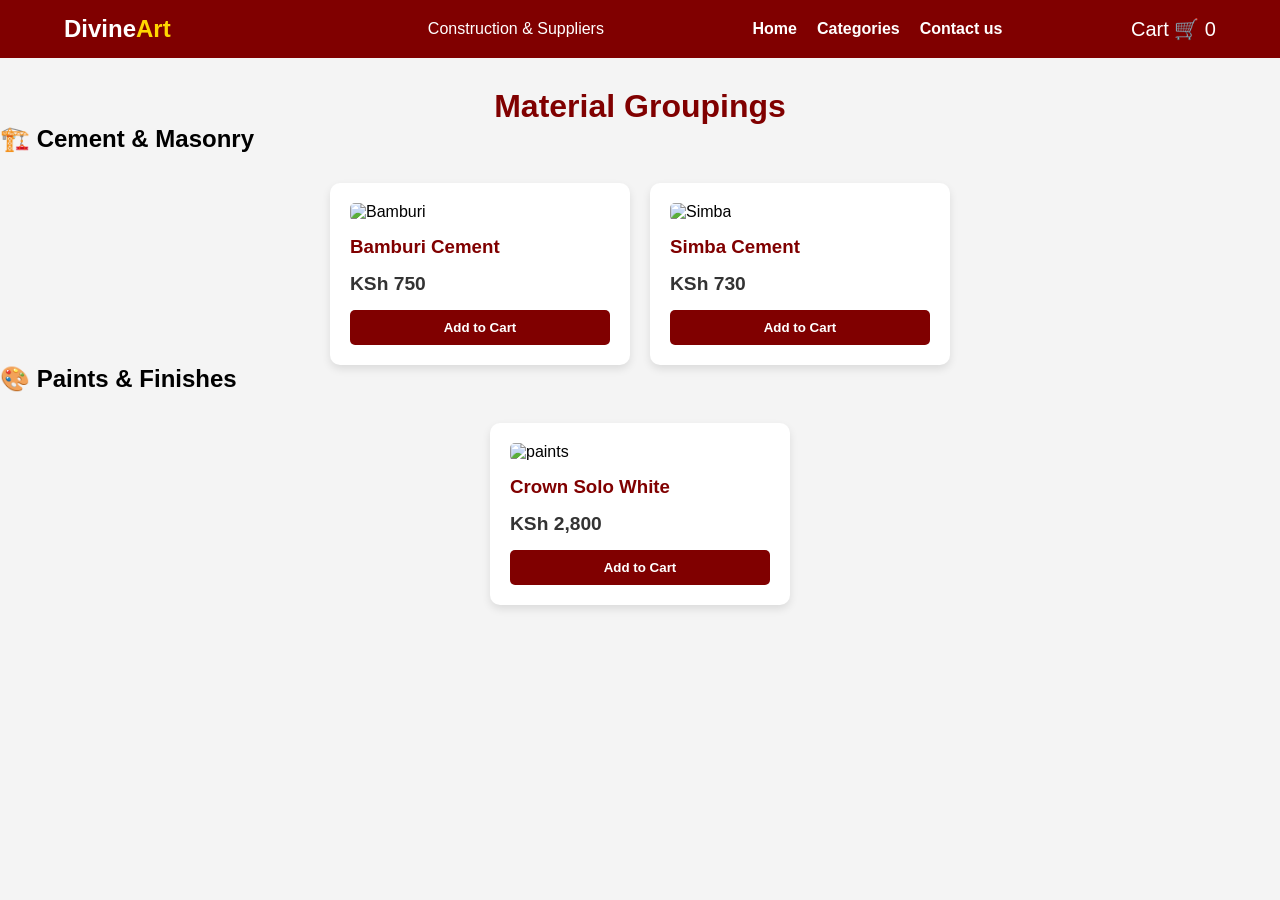
==== categories.html @ 79f41344 "Add files via upload" ====
<!DOCTYPE html>
<html lang="en">
<head>
    <meta charset="UTF-8">
    <meta name="viewport" content="width=device-width, initial-scale=1.0">
    <title>Categories - Divine Art Construction</title>
    <link rel="stylesheet" href="style.css">
</head>
<body>

    <nav class="navbar">
        <div class="logo">Divine<span>Art</span></div>
<br>
<div id="company-name">Construction & Suppliers </div>

        <ul class="nav-links">
            <li><a href="index.html" id="homelink">Home</a></li>
            <li><a href="categories.html"  id="categorylink">Categories</a></li>
            <li><a href="#" id="contactlink">Contact us</a></li>
        </ul>
 <style>
.cart-icon {
cursor: pointer;
 
}
            
        </style>
        <div class="cart-icon">

           <p  style="font-size: 20px;" >Cart 🛒 <span id="cart-count">0</span></p>
        </div>

    </nav>





    <div class="categories-page-container">
        <h1 style="text-align: center; margin-top: 30px; color: maroon;">Material Groupings</h1>

        <section class="category-group">
            <h2 class="group-title">🏗️ Cement & Masonry</h2>
            <div class="products-grid">
                <div class="product-card">
                    <img src="https://images.pexels.com/photos/29519165/pexels-photo-29519165.jpeg" alt="Bamburi">
                    <h3>Bamburi Cement</h3>
                    <p class="price">KSh 750</p>
                    <button class="add-to-cart">Add to Cart</button>
                </div>
                <div class="product-card">
                    <img src="https://images.pexels.com/photos/29519165/pexels-photo-29519165.jpeg" alt="Simba">
                    <h3>Simba Cement</h3>
                    <p class="price">KSh 730</p>
                    <button class="add-to-cart">Add to Cart</button>
                </div>
            </div>
        </section>

        <section class="category-group">
            <h2 class="group-title">🎨 Paints & Finishes</h2>
            <div class="products-grid">
                <div class="product-card">
                    <img src="https://images.pexels.com/photos/6764238/pexels-photo-6764238.jpeg" alt="paints">
                    <h3>Crown Solo White</h3>
                    <p class="price">KSh 2,800</p>
                    <button class="add-to-cart">Add to Cart</button>
                </div>
            </div>
        </section>
    </div>



    

<div id="cart-sidebar" class="sidebar">
    <div class="sidebar-header">
        <h2>Your Cart</h2>
        <button id="close-cart">✕</button>
    </div>
    
    <div id="cart-items-list">
        <p style="padding: 20px;">Your cart is empty</p>
    </div>
    <div class="sidebar-footer">
        <h3>Total: KSh <span id="cart-total-price">0</span></h3>
        <button class="checkout-btn">Checkout via WhatsApp</button>
    </div>
</div>


<script>
    const cartIcon = document.querySelector('.cart-icon');
    const cartSidebar = document.getElementById('cart-sidebar');
    const closeCart = document.getElementById('close-cart');
    const cartItemsList = document.getElementById('cart-items-list');
    const cartCountElement = document.getElementById('cart-count');
    const cartTotalElement = document.getElementById('cart-total-price');
    
    let cart = [];

    // 1. Open/Close Cart
    cartIcon.addEventListener('click', () => {
        cartSidebar.classList.add('active');
    });

    closeCart.addEventListener('click', () => {
        cartSidebar.classList.remove('active');
    });

    // 2. The Logic to Add Items
    document.querySelectorAll('.add-to-cart').forEach(button => {
        button.addEventListener('click', () => {
            const card = button.parentElement;
            const productName = card.querySelector('h3').innerText;
            
            // Get the price text (e.g., "KSh 750")
            const priceText = card.querySelector('.price').innerText;
            
            // CLEANING THE PRICE:
            // This removes "KSh" and "," so "KSh 1,200" becomes "1200"
            const productPrice = parseInt(priceText.replace(/[^\d]/g, ''));

            // Add to our list (array)
            cart.push({ name: productName, price: productPrice });
            
            updateCartUI();
        });
    });

    // 3. Updating the Sidebar and Total
    function updateCartUI() {
        // Update the red/maroon count number on the navbar
        cartCountElement.innerText = cart.length;

        // Clear the sidebar so we can redraw it
        cartItemsList.innerHTML = '';
        let totalSum = 0;

        cart.forEach((item) => {
            // Create a new div for each item
            const itemDiv = document.createElement('div');
            itemDiv.style.padding = "10px";
            itemDiv.style.borderBottom = "1px solid #eee";
            itemDiv.innerHTML = `<strong>${item.name}</strong><br>KSh ${item.price.toLocaleString()}`;
            
            cartItemsList.appendChild(itemDiv);
            
            // Add this item's price to the running total
            totalSum += item.price;
        });

        // Update the Total Price on the screen
        // .toLocaleString() adds the commas back for humans to read (e.g., 1,200)
        cartTotalElement.innerText = totalSum.toLocaleString();

        if (cart.length === 0) {
            cartItemsList.innerHTML = '<p style="padding:20px;">Your cart is empty</p>';
        }
    }
</script>



<script>
    const navCategories = document.getElementById('nav-categories');
    const heroSection = document.querySelector('.hero');
    const categoriesView = document.getElementById('categories-view');
    const productSection = document.querySelector('.products-section');

    // 1. When clicking "Categories" in Navbar
    navCategories.addEventListener('click', (e) => {
        e.preventDefault(); // Stop page refresh
        heroSection.style.display = 'none'; // Hide Hero
        categoriesView.style.display = 'block'; // Show Category Tab
        
        // Scroll to the categories view smoothly
        categoriesView.scrollIntoView({ behavior: 'smooth' });
    });

    // 2. Function to filter and show products
    function filterByCategory(category) {
        // Show the product section in case it was hidden
        productSection.style.display = 'block';
        
        const allProducts = document.querySelectorAll('.product-card');
        
        allProducts.forEach(card => {
            const cardCategory = card.getAttribute('data-category');
            if (category === 'all' || cardCategory === category) {
                card.style.display = 'block';
            } else {
                card.style.display = 'none';
            }
        });

        // Scroll to products after picking a category
        productSection.scrollIntoView({ behavior: 'smooth' });
    }
</script>





    </body>
</html>
---- style.css ----
/* Basic Reset */
* {
    margin: 0;   /* Removes default margin from all elements to ensure consistent spacing across browsers. */
    padding: 0;  /* Removes default padding from all elements to ensure consistent spacing across browsers. */
    box-sizing: border-box; 
    font-family: Arial, sans-serif; 
}

body {
    background-color: #f4f4f4; 
}

/* Navigation */
.navbar {
    display: flex; /* Flexbox for horizontal layout of nav items */
    position: absolute;
    top: 0px;
    left: 0px;
    justify-content: space-between; 
    align-items: center;
    padding: 15px 5%;
    background-color: maroon;
    color: white;
    position: sticky;
    top: 0;
    z-index: 1000;
}

.logo { font-size: 24px;
       font-weight: bold; }

.logo span { color: #ffd700; 

} /* Golden color for 'Art' to pop against Maroon */

.nav-links { display: flex; 
    list-style: none; }
    .nav-links li { margin-left: 20px; }

.nav-links a { color: white; text-decoration: none; font-weight: bold; }

/* Hero Section */
.hero {
    height: 60vh;
    background: linear-gradient(rgba(0,0,0,0.6), rgba(0,0,0,0.6)), 
                url('https://images.pexels.com/photos/159306/construction-site-build-construction-work-159306.jpeg') center/cover;
    display: flex;
    align-items: center;
    justify-content: center;
    text-align: center;
    color: white;
}

.hero h1 { font-size: 40px; margin-bottom: 10px; }

.shop-btn {
    background-color: #FF8C00;
    color: white;
    padding: 12px 25px;
    text-decoration: none;
    border-radius: 5px;
    display: inline-block;
    margin-top: 15px;
}

/* Products Section */
.products-section {
    padding: 50px 5%;
    text-align: center;
}

.products-grid {
    display: flex;
    justify-content: center;
    gap: 20px;
    flex-wrap: wrap; /* This prevents displacement on smaller screens */
    margin-top: 30px;
}

.product-card {
    background: white;
    width: 300px;
    padding: 20px;
    border-radius: 10px;
    box-shadow: 0 4px 8px rgba(0,0,0,0.1);
    transition: 0.3s;
}

.product-card:hover {
    transform: translateY(-5px); 
    transition: transform 0.4s;
}

.product-card img {
    width: 100%;
    height: 200px;
    object-fit: cover; /* Keeps images from stretching so your product images don't look squashed or stretched. */
    border-radius: 5px;
}

.product-card h3 { margin: 15px 0; color: maroon; }

.price {
    font-size: 1.2rem;
    font-weight: bold;
    color: #333;
    margin-bottom: 15px;
}

.add-to-cart {
    background-color: maroon;
    color: white;
    border: none;
    padding: 10px 20px;
    border-radius: 5px;
    cursor: pointer;
    width: 100%;
    font-weight: bold;
}

.add-to-cart:hover {
    background-color: #800000;
}

/* Sidebar hidden off-screen to the right */
.sidebar {
    position: fixed;
    top: 0;
    right: -400px; /* Hidden */
    width: 350px;
    height: 100%;
    background-color: white;
    box-shadow: -5px 0 15px rgba(0,0,0,0.2);
    transition: 0.4s; /* Smooth slide effect */
    z-index: 2000;
    display: flex;
    flex-direction: column;
}

/* When this class is added via JS, the cart slides in */
.sidebar.active {
    right: 0;
}

.sidebar-header {
    background-color: maroon;
    color: white;
    padding: 20px;
    display: flex;
    justify-content: space-between;
    align-items: center;
}

#close-cart {
    background: none;
    border: none;
    color: white;
    font-size: 30px;
    cursor: pointer;
}

.sidebar-footer {
    padding: 20px;
    border-top: 1px solid #ddd;
}

.checkout-btn {
    width: 100%;
    background-color: #25D366; /* WhatsApp Green */
    color: white;
    padding: 15px;
    border: none;
    border-radius: 5px;
    font-weight: bold;
    cursor: pointer;
    margin-top: 10px;
}
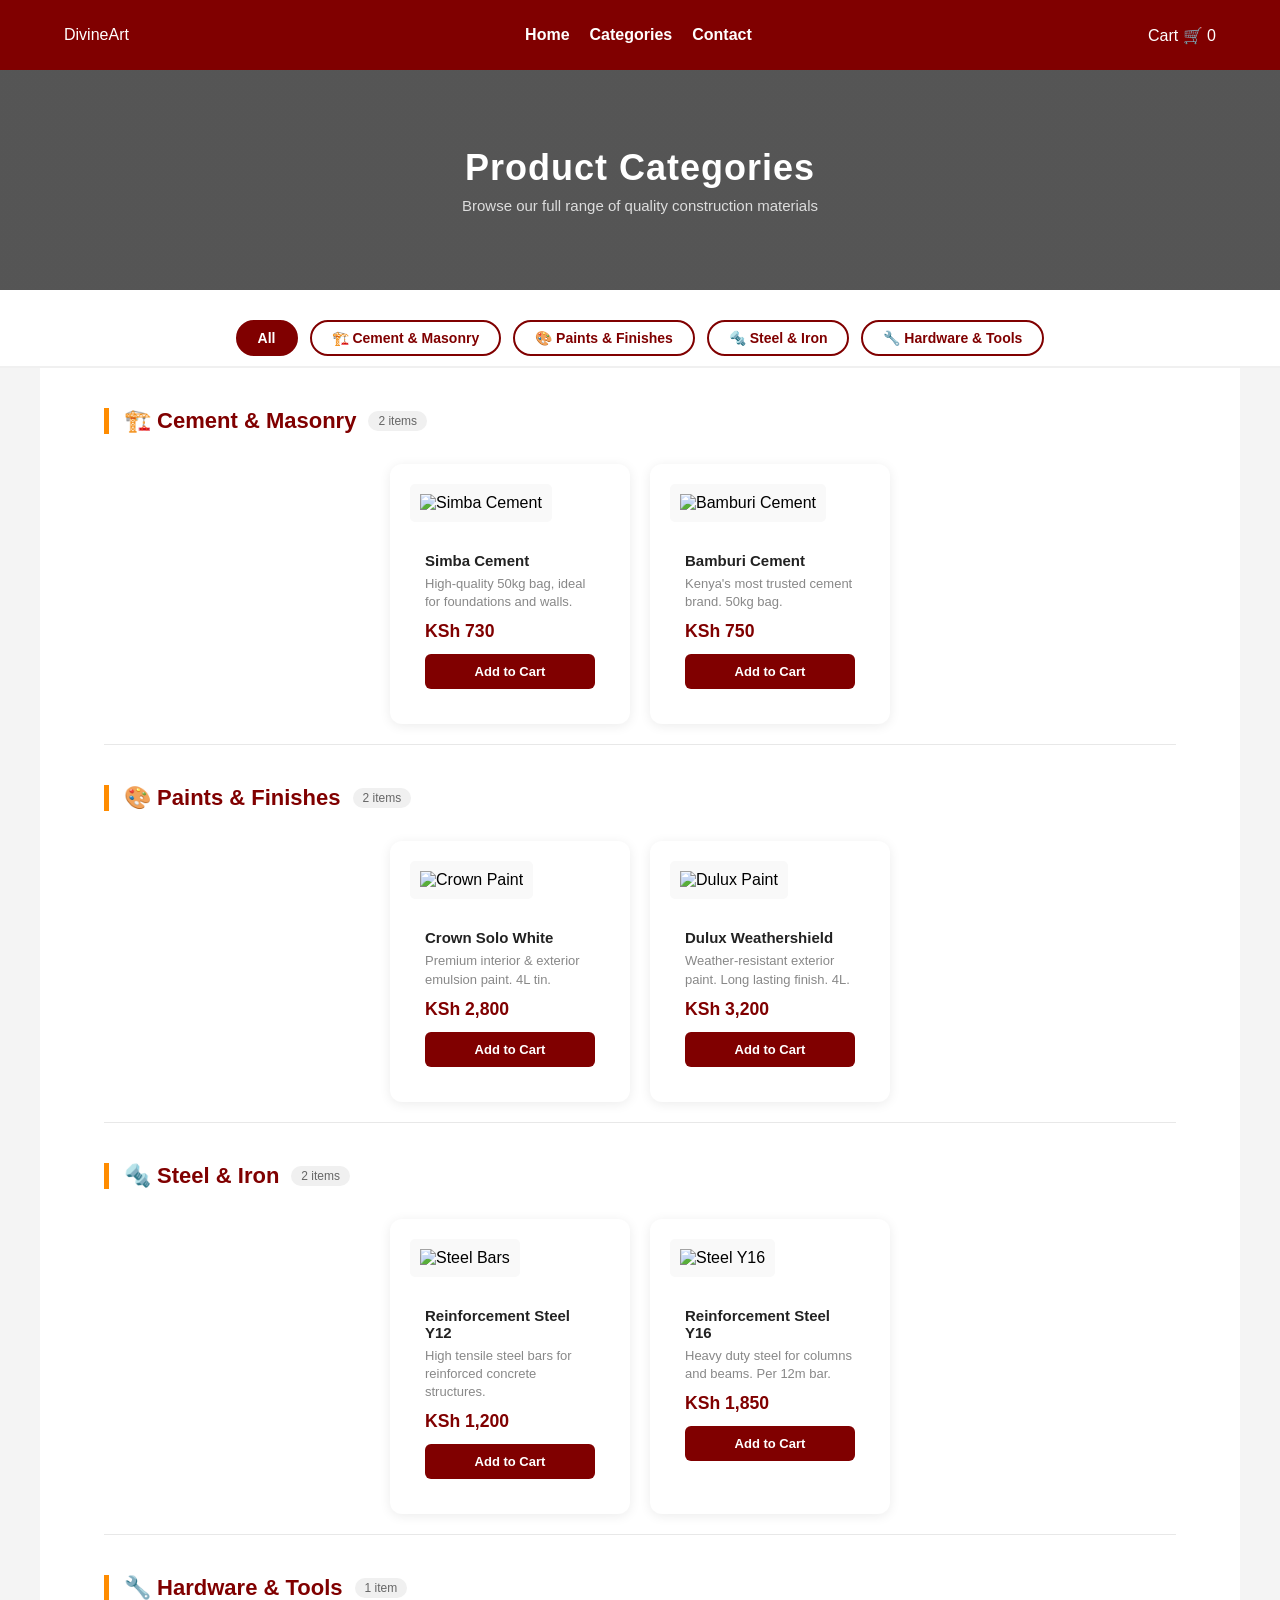
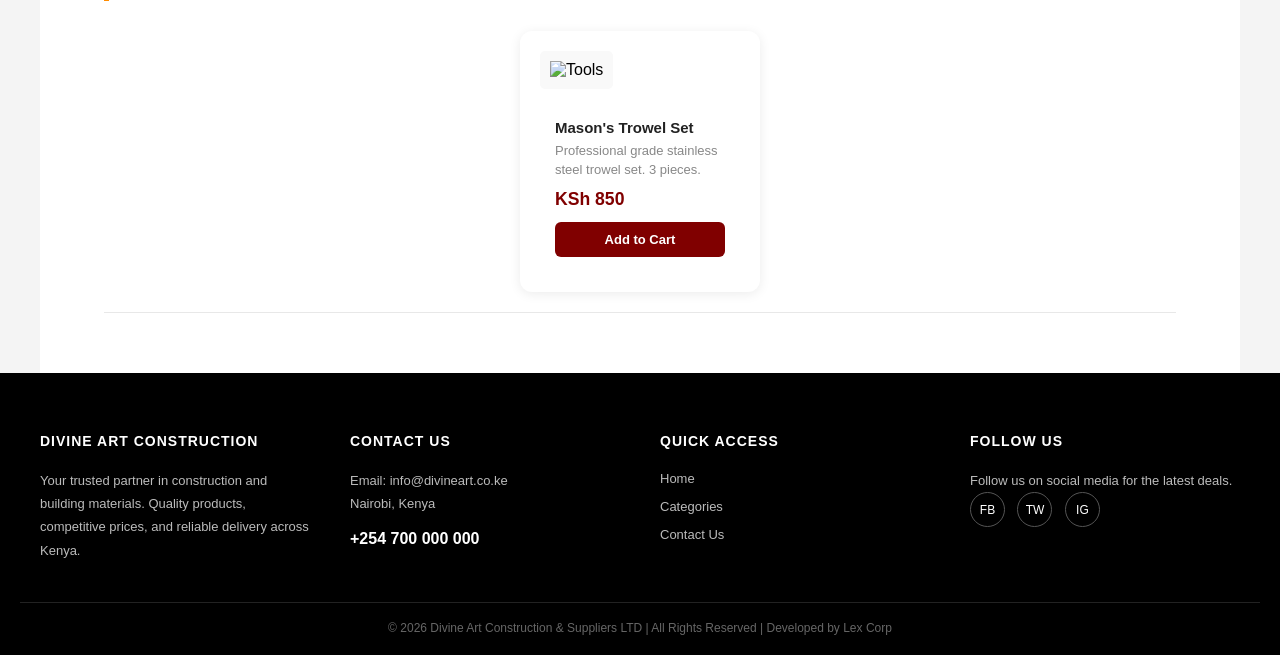
==== commit fb7249fc: "Revamp categories.html with new product categories Updated the categories page with new product sect" ====
--- a/categories.html
+++ b/categories.html
@@ -5,81 +5,355 @@
     <meta name="viewport" content="width=device-width, initial-scale=1.0">
     <title>Categories - Divine Art Construction</title>
     <link rel="stylesheet" href="style.css">
+    <style>
+        /* ── PAGE HERO BANNER ── */
+        .page-banner {
+            background: linear-gradient(rgba(0,0,0,0.65), rgba(0,0,0,0.65)),
+                        url('https://images.pexels.com/photos/1109541/pexels-photo-1109541.jpeg') center/cover;
+            height: 220px;
+            display: flex;
+            flex-direction: column;
+            align-items: center;
+            justify-content: center;
+            text-align: center;
+            color: white;
+        }
+
+        .page-banner h1 {
+            font-size: 36px;
+            letter-spacing: 1px;
+            margin-bottom: 8px;
+        }
+
+        .page-banner p {
+            font-size: 15px;
+            color: #ddd;
+        }
+
+        /* ── CATEGORY FILTER TABS ── */
+        .filter-tabs {
+            display: flex;
+            justify-content: center;
+            gap: 12px;
+            flex-wrap: wrap;
+            padding: 30px 5% 10px;
+            background: #fff;
+            border-bottom: 2px solid #f0f0f0;
+        }
+
+        .filter-tab {
+            padding: 8px 20px;
+            border: 2px solid maroon;
+            border-radius: 25px;
+            background: transparent;
+            color: maroon;
+            font-weight: bold;
+            font-size: 14px;
+            cursor: pointer;
+            transition: 0.25s;
+        }
+
+        .filter-tab:hover,
+        .filter-tab.active {
+            background: maroon;
+            color: white;
+        }
+
+        /* ── CATEGORIES WRAPPER ── */
+        .categories-page-container {
+            max-width: 1200px;
+            margin: 0 auto;
+            padding: 0 5% 60px;
+        }
+
+        /* ── CATEGORY GROUP ── */
+        .category-group {
+            padding: 40px 0 20px;
+            border-bottom: 1px solid #e8e8e8;
+        }
+
+        .category-group:last-child {
+            border-bottom: none;
+        }
+
+        .group-header {
+            display: flex;
+            align-items: center;
+            gap: 12px;
+            margin-bottom: 25px;
+        }
+
+        .group-title {
+            font-size: 22px;
+            color: maroon;
+            font-weight: bold;
+            border-left: 5px solid #FF8C00;
+            padding-left: 15px;
+            margin: 0;
+        }
+
+        .group-count {
+            background: #f0f0f0;
+            color: #666;
+            font-size: 12px;
+            padding: 3px 10px;
+            border-radius: 20px;
+        }
+
+        /* ── PRODUCT CARDS ── */
+        .products-grid {
+            display: flex;
+            gap: 20px;
+            flex-wrap: wrap;
+        }
+
+        .product-card {
+            background: white;
+            width: 240px;
+            border-radius: 12px;
+            box-shadow: 0 2px 12px rgba(0,0,0,0.08);
+            transition: transform 0.3s, box-shadow 0.3s;
+            overflow: hidden;
+        }
+
+        .product-card:hover {
+            transform: translateY(-6px);
+            box-shadow: 0 8px 24px rgba(0,0,0,0.14);
+        }
+
+        .product-card img {
+            width: 100%;
+            height: 180px;
+            object-fit: contain;
+            background-color: #f9f9f9;
+            padding: 10px;
+        }
+
+        .card-body {
+            padding: 15px;
+        }
+
+        .product-card h3 {
+            font-size: 15px;
+            color: #222;
+            margin-bottom: 6px;
+        }
+
+        .product-card .product-desc {
+            font-size: 13px;
+            color: #888;
+            margin-bottom: 10px;
+            line-height: 1.4;
+        }
+
+        .price {
+            font-size: 1.1rem;
+            font-weight: bold;
+            color: maroon;
+            margin-bottom: 12px;
+        }
+
+        .add-to-cart {
+            background-color: maroon;
+            color: white;
+            border: none;
+            padding: 10px;
+            border-radius: 6px;
+            cursor: pointer;
+            width: 100%;
+            font-weight: bold;
+            font-size: 13px;
+            transition: background-color 0.2s;
+        }
+
+        .add-to-cart:hover {
+            background-color: #6b0000;
+        }
+
+        /* ── EMPTY STATE ── */
+        .empty-state {
+            text-align: center;
+            padding: 60px 20px;
+            color: #aaa;
+            display: none;
+        }
+
+        .empty-state p {
+            font-size: 18px;
+            margin-top: 10px;
+        }
+
+        /* ── MOBILE ── */
+        @media (max-width: 768px) {
+            .page-banner h1 { font-size: 24px; }
+            .product-card { width: 100%; }
+            .products-grid { flex-direction: column; }
+        }
+    </style>
 </head>
 <body>
 
-    <nav class="navbar">
+<!-- ── NAVBAR (same as index.html) ── -->
+<nav class="navbar">
+    <div class="brand-container">
         <div class="logo">Divine<span>Art</span></div>
-<br>
-<div id="company-name">Construction & Suppliers </div>
-
-        <ul class="nav-links">
-            <li><a href="index.html" id="homelink">Home</a></li>
-            <li><a href="categories.html"  id="categorylink">Categories</a></li>
-            <li><a href="#" id="contactlink">Contact us</a></li>
-        </ul>
- <style>
-.cart-icon {
-cursor: pointer;
- 
-}
-            
-        </style>
-        <div class="cart-icon">
-
-           <p  style="font-size: 20px;" >Cart 🛒 <span id="cart-count">0</span></p>
-        </div>
-
-    </nav>
-
-
-
-
-
-    <div class="categories-page-container">
-        <h1 style="text-align: center; margin-top: 30px; color: maroon;">Material Groupings</h1>
-
-        <section class="category-group">
+    </div>
+
+    <button class="hamburger" id="hamburger-btn" aria-label="Toggle menu">
+        <span></span>
+        <span></span>
+        <span></span>
+    </button>
+
+    <ul class="nav-links" id="nav-links">
+        <li><a href="index.html">Home</a></li>
+        <li><a href="categories.html">Categories</a></li>
+        <li><a href="#main-footer">Contact</a></li>
+    </ul>
+
+    <div class="cart-icon">
+        <p>Cart 🛒 <span id="cart-count">0</span></p>
+    </div>
+</nav>
+
+
+<!-- ── PAGE BANNER ── -->
+<div class="page-banner">
+    <h1>Product Categories</h1>
+    <p>Browse our full range of quality construction materials</p>
+</div>
+
+
+<!-- ── FILTER TABS ── -->
+<div class="filter-tabs">
+    <button class="filter-tab active" onclick="filterCategory('all', this)">All</button>
+    <button class="filter-tab" onclick="filterCategory('cement', this)">🏗️ Cement & Masonry</button>
+    <button class="filter-tab" onclick="filterCategory('paints', this)">🎨 Paints & Finishes</button>
+    <button class="filter-tab" onclick="filterCategory('steel', this)">🔩 Steel & Iron</button>
+    <button class="filter-tab" onclick="filterCategory('hardware', this)">🔧 Hardware & Tools</button>
+</div>
+
+
+<!-- ── PRODUCTS ── -->
+<div class="categories-page-container">
+
+    <!-- Cement & Masonry -->
+    <section class="category-group" data-section="cement">
+        <div class="group-header">
             <h2 class="group-title">🏗️ Cement & Masonry</h2>
-            <div class="products-grid">
-                <div class="product-card">
-                    <img src="https://images.pexels.com/photos/29519165/pexels-photo-29519165.jpeg" alt="Bamburi">
+            <span class="group-count">2 items</span>
+        </div>
+        <div class="products-grid">
+            <div class="product-card" data-category="cement">
+                <img src="https://firebasestorage.googleapis.com/v0/b/aanddstore-product-images/o/products%2FrCVI2mO6mIyKZ1OS5Eau%2Fimages%2F1744693640971_simba.webp?alt=media&token=e0650aac-3d3c-47c0-afb9-1d32819af069" alt="Simba Cement">
+                <div class="card-body">
+                    <h3>Simba Cement</h3>
+                    <p class="product-desc">High-quality 50kg bag, ideal for foundations and walls.</p>
+                    <p class="price">KSh 730</p>
+                    <button class="add-to-cart">Add to Cart</button>
+                </div>
+            </div>
+            <div class="product-card" data-category="cement">
+                <img src="https://images.pexels.com/photos/29519165/pexels-photo-29519165.jpeg" alt="Bamburi Cement">
+                <div class="card-body">
                     <h3>Bamburi Cement</h3>
+                    <p class="product-desc">Kenya's most trusted cement brand. 50kg bag.</p>
                     <p class="price">KSh 750</p>
                     <button class="add-to-cart">Add to Cart</button>
                 </div>
-                <div class="product-card">
-                    <img src="https://images.pexels.com/photos/29519165/pexels-photo-29519165.jpeg" alt="Simba">
-                    <h3>Simba Cement</h3>
-                    <p class="price">KSh 730</p>
-                    <button class="add-to-cart">Add to Cart</button>
-                </div>
-            </div>
-        </section>
-
-        <section class="category-group">
+            </div>
+        </div>
+    </section>
+
+    <!-- Paints & Finishes -->
+    <section class="category-group" data-section="paints">
+        <div class="group-header">
             <h2 class="group-title">🎨 Paints & Finishes</h2>
-            <div class="products-grid">
-                <div class="product-card">
-                    <img src="https://images.pexels.com/photos/6764238/pexels-photo-6764238.jpeg" alt="paints">
+            <span class="group-count">2 items</span>
+        </div>
+        <div class="products-grid">
+            <div class="product-card" data-category="paints">
+                <img src="https://images.pexels.com/photos/6764238/pexels-photo-6764238.jpeg" alt="Crown Paint">
+                <div class="card-body">
                     <h3>Crown Solo White</h3>
+                    <p class="product-desc">Premium interior & exterior emulsion paint. 4L tin.</p>
                     <p class="price">KSh 2,800</p>
                     <button class="add-to-cart">Add to Cart</button>
                 </div>
             </div>
-        </section>
-    </div>
-
-
-
-    
-
+            <div class="product-card" data-category="paints">
+                <img src="https://images.pexels.com/photos/6764238/pexels-photo-6764238.jpeg" alt="Dulux Paint">
+                <div class="card-body">
+                    <h3>Dulux Weathershield</h3>
+                    <p class="product-desc">Weather-resistant exterior paint. Long lasting finish. 4L.</p>
+                    <p class="price">KSh 3,200</p>
+                    <button class="add-to-cart">Add to Cart</button>
+                </div>
+            </div>
+        </div>
+    </section>
+
+    <!-- Steel & Iron -->
+    <section class="category-group" data-section="steel">
+        <div class="group-header">
+            <h2 class="group-title">🔩 Steel & Iron</h2>
+            <span class="group-count">2 items</span>
+        </div>
+        <div class="products-grid">
+            <div class="product-card" data-category="steel">
+                <img src="https://images.pexels.com/photos/11891953/pexels-photo-11891953.jpeg" alt="Steel Bars">
+                <div class="card-body">
+                    <h3>Reinforcement Steel Y12</h3>
+                    <p class="product-desc">High tensile steel bars for reinforced concrete structures.</p>
+                    <p class="price">KSh 1,200</p>
+                    <button class="add-to-cart">Add to Cart</button>
+                </div>
+            </div>
+            <div class="product-card" data-category="steel">
+                <img src="https://images.pexels.com/photos/11891953/pexels-photo-11891953.jpeg" alt="Steel Y16">
+                <div class="card-body">
+                    <h3>Reinforcement Steel Y16</h3>
+                    <p class="product-desc">Heavy duty steel for columns and beams. Per 12m bar.</p>
+                    <p class="price">KSh 1,850</p>
+                    <button class="add-to-cart">Add to Cart</button>
+                </div>
+            </div>
+        </div>
+    </section>
+
+    <!-- Hardware & Tools -->
+    <section class="category-group" data-section="hardware">
+        <div class="group-header">
+            <h2 class="group-title">🔧 Hardware & Tools</h2>
+            <span class="group-count">1 item</span>
+        </div>
+        <div class="products-grid">
+            <div class="product-card" data-category="hardware">
+                <img src="https://images.pexels.com/photos/162553/keys-workshop-mechanic-tools-162553.jpeg" alt="Tools">
+                <div class="card-body">
+                    <h3>Mason's Trowel Set</h3>
+                    <p class="product-desc">Professional grade stainless steel trowel set. 3 pieces.</p>
+                    <p class="price">KSh 850</p>
+                    <button class="add-to-cart">Add to Cart</button>
+                </div>
+            </div>
+        </div>
+    </section>
+
+    <!-- Empty state (shown when no filter matches) -->
+    <div class="empty-state" id="empty-state">
+        <p>No products found in this category.</p>
+    </div>
+
+</div>
+
+
+<!-- ── CART SIDEBAR ── -->
 <div id="cart-sidebar" class="sidebar">
     <div class="sidebar-header">
         <h2>Your Cart</h2>
         <button id="close-cart">✕</button>
     </div>
-    
     <div id="cart-items-list">
         <p style="padding: 20px;">Your cart is empty</p>
     </div>
@@ -90,119 +364,154 @@
 </div>
 
 
+<!-- ── FOOTER ── -->
+<style>
+#main-footer {
+  background-color: #000;
+  color: #fff;
+  padding: 60px 20px 20px 20px;
+  font-family: Arial, sans-serif;
+}
+.footer-container {
+  max-width: 1200px;
+  margin: 0 auto;
+  display: grid;
+  grid-template-columns: repeat(auto-fit, minmax(220px, 1fr));
+  gap: 40px;
+}
+.footer-col h3 { font-size: 14px; color: #fff; margin-bottom: 20px; letter-spacing: 1px; text-transform: uppercase; }
+.footer-col p { font-size: 13px; color: #bbb; line-height: 1.8; }
+.footer-col .phone { font-weight: bold; color: #fff; font-size: 16px; margin-top: 10px; }
+.footer-links { list-style: none; padding: 0; }
+.footer-links li { margin-bottom: 10px; }
+.footer-links a { color: #bbb; text-decoration: none; font-size: 13px; transition: 0.3s; }
+.footer-links a:hover { color: #FF8C00; padding-left: 5px; }
+.social-icons a { display: inline-block; width: 35px; height: 35px; border: 1px solid #555; border-radius: 50%; text-align: center; line-height: 35px; margin-right: 8px; color: #fff; text-decoration: none; font-size: 12px; }
+.footer-bottom { text-align: center; border-top: 1px solid #222; margin-top: 40px; padding-top: 18px; font-size: 12px; color: #666; }
+</style>
+
+<footer id="main-footer">
+    <div class="footer-container">
+        <div class="footer-col">
+            <h3>Divine Art Construction</h3>
+            <p>Your trusted partner in construction and building materials. Quality products, competitive prices, and reliable delivery across Kenya.</p>
+        </div>
+        <div class="footer-col">
+            <h3>Contact Us</h3>
+            <p>Email: info@divineart.co.ke</p>
+            <p>Nairobi, Kenya</p>
+            <p class="phone">+254 700 000 000</p>
+        </div>
+        <div class="footer-col">
+            <h3>Quick Access</h3>
+            <ul class="footer-links">
+                <li><a href="index.html">Home</a></li>
+                <li><a href="categories.html">Categories</a></li>
+                <li><a href="#main-footer">Contact Us</a></li>
+            </ul>
+        </div>
+        <div class="footer-col">
+            <h3>Follow Us</h3>
+            <p>Follow us on social media for the latest deals.</p>
+            <div class="social-icons">
+                <a href="#">FB</a>
+                <a href="#">TW</a>
+                <a href="#">IG</a>
+            </div>
+        </div>
+    </div>
+    <div class="footer-bottom">
+        <p>&copy; <span id="year"></span> Divine Art Construction & Suppliers LTD | All Rights Reserved | Developed by Lex Corp</p>
+    </div>
+</footer>
+
+
 <script>
+    // ── HAMBURGER ──
+    const hamburgerBtn = document.getElementById('hamburger-btn');
+    const navLinks = document.getElementById('nav-links');
+
+    hamburgerBtn.addEventListener('click', () => {
+        hamburgerBtn.classList.toggle('open');
+        navLinks.classList.toggle('open');
+    });
+
+    navLinks.querySelectorAll('a').forEach(link => {
+        link.addEventListener('click', () => {
+            hamburgerBtn.classList.remove('open');
+            navLinks.classList.remove('open');
+        });
+    });
+
+    // ── CART ──
     const cartIcon = document.querySelector('.cart-icon');
     const cartSidebar = document.getElementById('cart-sidebar');
     const closeCart = document.getElementById('close-cart');
     const cartItemsList = document.getElementById('cart-items-list');
     const cartCountElement = document.getElementById('cart-count');
     const cartTotalElement = document.getElementById('cart-total-price');
-    
+
     let cart = [];
 
-    // 1. Open/Close Cart
-    cartIcon.addEventListener('click', () => {
-        cartSidebar.classList.add('active');
-    });
-
-    closeCart.addEventListener('click', () => {
-        cartSidebar.classList.remove('active');
-    });
-
-    // 2. The Logic to Add Items
+    cartIcon.addEventListener('click', () => cartSidebar.classList.add('active'));
+    closeCart.addEventListener('click', () => cartSidebar.classList.remove('active'));
+
     document.querySelectorAll('.add-to-cart').forEach(button => {
         button.addEventListener('click', () => {
-            const card = button.parentElement;
+            const card = button.closest('.product-card');
             const productName = card.querySelector('h3').innerText;
-            
-            // Get the price text (e.g., "KSh 750")
             const priceText = card.querySelector('.price').innerText;
-            
-            // CLEANING THE PRICE:
-            // This removes "KSh" and "," so "KSh 1,200" becomes "1200"
             const productPrice = parseInt(priceText.replace(/[^\d]/g, ''));
-
-            // Add to our list (array)
             cart.push({ name: productName, price: productPrice });
-            
             updateCartUI();
         });
     });
 
-    // 3. Updating the Sidebar and Total
     function updateCartUI() {
-        // Update the red/maroon count number on the navbar
         cartCountElement.innerText = cart.length;
-
-        // Clear the sidebar so we can redraw it
         cartItemsList.innerHTML = '';
         let totalSum = 0;
 
-        cart.forEach((item) => {
-            // Create a new div for each item
+        cart.forEach(item => {
             const itemDiv = document.createElement('div');
             itemDiv.style.padding = "10px";
             itemDiv.style.borderBottom = "1px solid #eee";
             itemDiv.innerHTML = `<strong>${item.name}</strong><br>KSh ${item.price.toLocaleString()}`;
-            
             cartItemsList.appendChild(itemDiv);
-            
-            // Add this item's price to the running total
             totalSum += item.price;
         });
 
-        // Update the Total Price on the screen
-        // .toLocaleString() adds the commas back for humans to read (e.g., 1,200)
         cartTotalElement.innerText = totalSum.toLocaleString();
 
         if (cart.length === 0) {
             cartItemsList.innerHTML = '<p style="padding:20px;">Your cart is empty</p>';
         }
     }
-</script>
-
-
-
-<script>
-    const navCategories = document.getElementById('nav-categories');
-    const heroSection = document.querySelector('.hero');
-    const categoriesView = document.getElementById('categories-view');
-    const productSection = document.querySelector('.products-section');
-
-    // 1. When clicking "Categories" in Navbar
-    navCategories.addEventListener('click', (e) => {
-        e.preventDefault(); // Stop page refresh
-        heroSection.style.display = 'none'; // Hide Hero
-        categoriesView.style.display = 'block'; // Show Category Tab
-        
-        // Scroll to the categories view smoothly
-        categoriesView.scrollIntoView({ behavior: 'smooth' });
-    });
-
-    // 2. Function to filter and show products
-    function filterByCategory(category) {
-        // Show the product section in case it was hidden
-        productSection.style.display = 'block';
-        
-        const allProducts = document.querySelectorAll('.product-card');
-        
-        allProducts.forEach(card => {
-            const cardCategory = card.getAttribute('data-category');
-            if (category === 'all' || cardCategory === category) {
-                card.style.display = 'block';
+
+    // ── CATEGORY FILTER ──
+    function filterCategory(category, btn) {
+        // Update active tab
+        document.querySelectorAll('.filter-tab').forEach(t => t.classList.remove('active'));
+        btn.classList.add('active');
+
+        const sections = document.querySelectorAll('.category-group');
+        let anyVisible = false;
+
+        sections.forEach(section => {
+            if (category === 'all' || section.dataset.section === category) {
+                section.style.display = 'block';
+                anyVisible = true;
             } else {
-                card.style.display = 'none';
+                section.style.display = 'none';
             }
         });
 
-        // Scroll to products after picking a category
-        productSection.scrollIntoView({ behavior: 'smooth' });
+        document.getElementById('empty-state').style.display = anyVisible ? 'none' : 'block';
     }
+
+    // Footer year
+    document.getElementById('year').innerHTML = new Date().getFullYear();
 </script>
 
-
-
-
-
-    </body>
-</html>+</body>
+</html>
--- a/style.css
+++ b/style.css
@@ -1,7 +1,7 @@
 /* Basic Reset */
 * {
-    margin: 0;   /* Removes default margin from all elements to ensure consistent spacing across browsers. */
-    padding: 0;  /* Removes default padding from all elements to ensure consistent spacing across browsers. */
+    margin: 0;
+    padding: 0;
     box-sizing: border-box; 
     font-family: Arial, sans-serif; 
 }
@@ -10,34 +10,149 @@
     background-color: #f4f4f4; 
 }
 
-/* Navigation */
+/* --- DESKTOP NAVIGATION (Default) --- */
 .navbar {
-    display: flex; /* Flexbox for horizontal layout of nav items */
-    position: absolute;
-    top: 0px;
-    left: 0px;
-    justify-content: space-between; 
+    display: flex;
+    justify-content: space-between;
     align-items: center;
-    padding: 15px 5%;
+    padding: 10px 5%;
     background-color: maroon;
     color: white;
     position: sticky;
     top: 0;
     z-index: 1000;
-}
-
-.logo { font-size: 24px;
-       font-weight: bold; }
-
-.logo span { color: #ffd700; 
-
-} /* Golden color for 'Art' to pop against Maroon */
-
-.nav-links { display: flex; 
-    list-style: none; }
-    .nav-links li { margin-left: 20px; }
-
-.nav-links a { color: white; text-decoration: none; font-weight: bold; }
+    min-height: 70px;
+}
+
+.brand-container {
+    display: flex;
+    flex-direction: column;
+}
+
+.nav-links {
+    display: flex;
+    list-style: none;
+    gap: 20px;
+}
+
+.nav-links a {
+    color: white;
+    text-decoration: none;
+    font-weight: bold;
+}
+
+/* ── HAMBURGER BUTTON ── */
+/* Hidden on desktop, only shows on mobile */
+.hamburger {
+    display: none;
+    flex-direction: column;
+    justify-content: center;
+    gap: 5px;
+    background: none;
+    border: none;
+    cursor: pointer;
+    padding: 5px;
+    z-index: 1100;
+}
+
+.hamburger span {
+    display: block;
+    width: 25px;
+    height: 3px;
+    background-color: white;
+    border-radius: 3px;
+    transition: transform 0.3s ease, opacity 0.3s ease;
+}
+
+/* Animate hamburger → X when open */
+.hamburger.open span:nth-child(1) {
+    transform: translateY(8px) rotate(45deg);
+}
+.hamburger.open span:nth-child(2) {
+    opacity: 0;
+}
+.hamburger.open span:nth-child(3) {
+    transform: translateY(-8px) rotate(-45deg);
+}
+
+
+/* --- MOBILE RESPONSIVE --- */
+@media screen and (max-width: 768px) {
+    .navbar {
+        flex-wrap: wrap;
+        padding: 15px 5%;
+        height: auto;
+        position: relative;
+    }
+
+    .brand-container {
+        flex: 1; /* Takes up left side */
+    }
+
+    .logo {
+        font-size: 22px;
+    }
+
+    /* Show the hamburger on mobile */
+    .hamburger {
+        display: flex;
+    }
+
+    /* Cart stays on the right of the top row */
+    .cart-icon {
+        order: 3;
+    }
+
+    /* Nav links: hidden by default on mobile, drops down when .open is added */
+    .nav-links {
+        display: none;           /* Hidden until toggled */
+        flex-direction: column;
+        width: 100%;
+        order: 4;                /* Appears below the top row */
+        background-color: #6b0000; /* Slightly darker maroon for the dropdown */
+        border-radius: 0 0 8px 8px;
+        padding: 10px 0;
+        gap: 0;
+        margin-top: 10px;
+    }
+
+    /* Show the nav links when .open class is applied via JS */
+    .nav-links.open {
+        display: flex;
+    }
+
+    .nav-links li {
+        width: 100%;
+        text-align: center;
+        border-bottom: 1px solid rgba(255, 255, 255, 0.1);
+    }
+
+    .nav-links li:last-child {
+        border-bottom: none;
+    }
+
+    .nav-links a {
+        display: block;
+        padding: 12px 20px;
+        font-size: 15px;
+        transition: background-color 0.2s;
+    }
+
+    .nav-links a:hover {
+        background-color: rgba(255, 255, 255, 0.1);
+    }
+
+    .cart-icon p {
+        font-size: 15px !important;
+    }
+
+    /* Fix Hero section text size for mobile */
+    .hero h1 {
+        font-size: 24px;
+        line-height: 1.2;
+    }
+}
+
 
 /* Hero Section */
 .hero {
@@ -73,7 +188,7 @@
     display: flex;
     justify-content: center;
     gap: 20px;
-    flex-wrap: wrap; /* This prevents displacement on smaller screens */
+    flex-wrap: wrap;
     margin-top: 30px;
 }
 
@@ -94,7 +209,7 @@
 .product-card img {
     width: 100%;
     height: 200px;
-    object-fit: cover; /* Keeps images from stretching so your product images don't look squashed or stretched. */
+    object-fit: cover;
     border-radius: 5px;
 }
 
@@ -122,22 +237,21 @@
     background-color: #800000;
 }
 
-/* Sidebar hidden off-screen to the right */
+/* Sidebar */
 .sidebar {
     position: fixed;
     top: 0;
-    right: -400px; /* Hidden */
+    right: -400px;
     width: 350px;
     height: 100%;
     background-color: white;
     box-shadow: -5px 0 15px rgba(0,0,0,0.2);
-    transition: 0.4s; /* Smooth slide effect */
+    transition: 0.4s;
     z-index: 2000;
     display: flex;
     flex-direction: column;
 }
 
-/* When this class is added via JS, the cart slides in */
 .sidebar.active {
     right: 0;
 }
@@ -166,7 +280,7 @@
 
 .checkout-btn {
     width: 100%;
-    background-color: #25D366; /* WhatsApp Green */
+    background-color: #25D366;
     color: white;
     padding: 15px;
     border: none;
@@ -175,3 +289,22 @@
     cursor: pointer;
     margin-top: 10px;
 }
+
+.category-group {
+    padding: 40px 5%;
+    border-bottom: 1px solid #ddd;
+}
+
+.group-title {
+    color: maroon;
+    font-size: 24px;
+    margin-bottom: 20px;
+    border-left: 5px solid maroon;
+    padding-left: 15px;
+}
+
+.categories-page-container {
+    max-width: 1200px;
+    margin: 0 auto;
+    background: white;
+}
